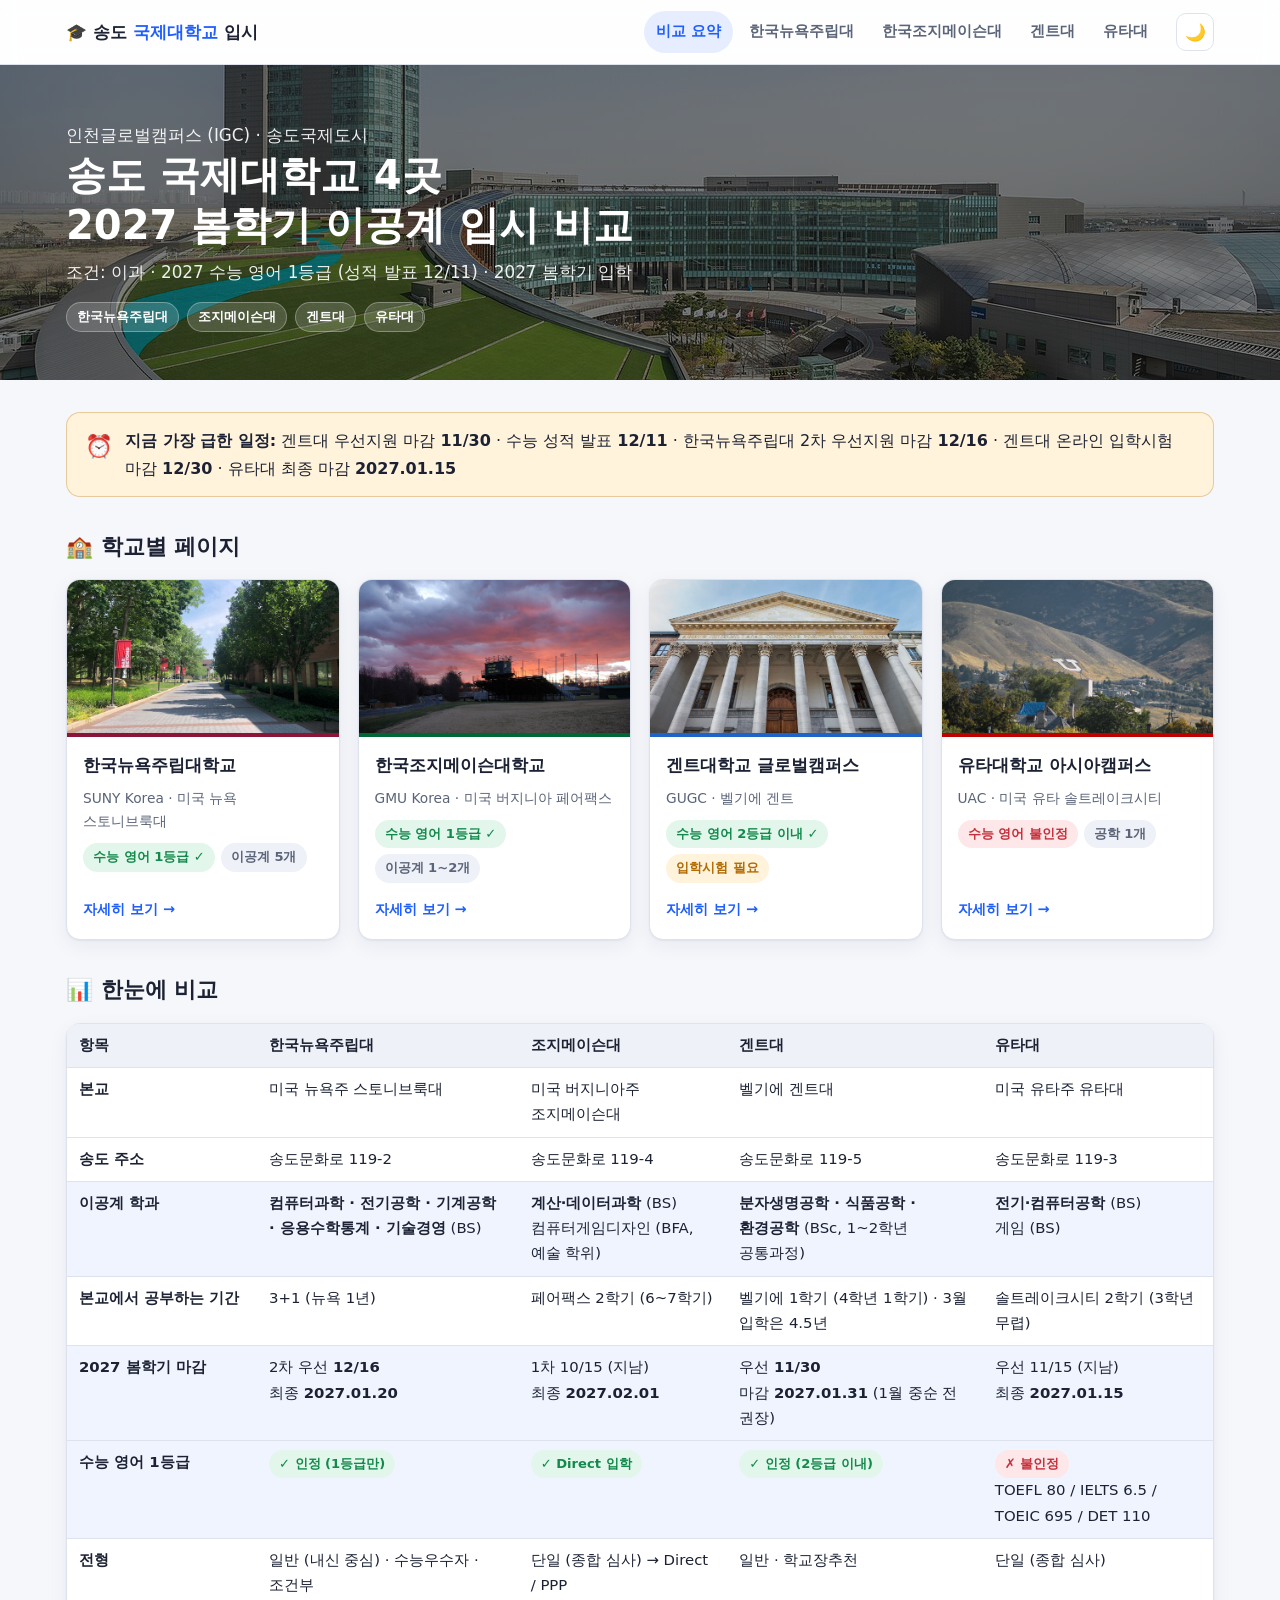
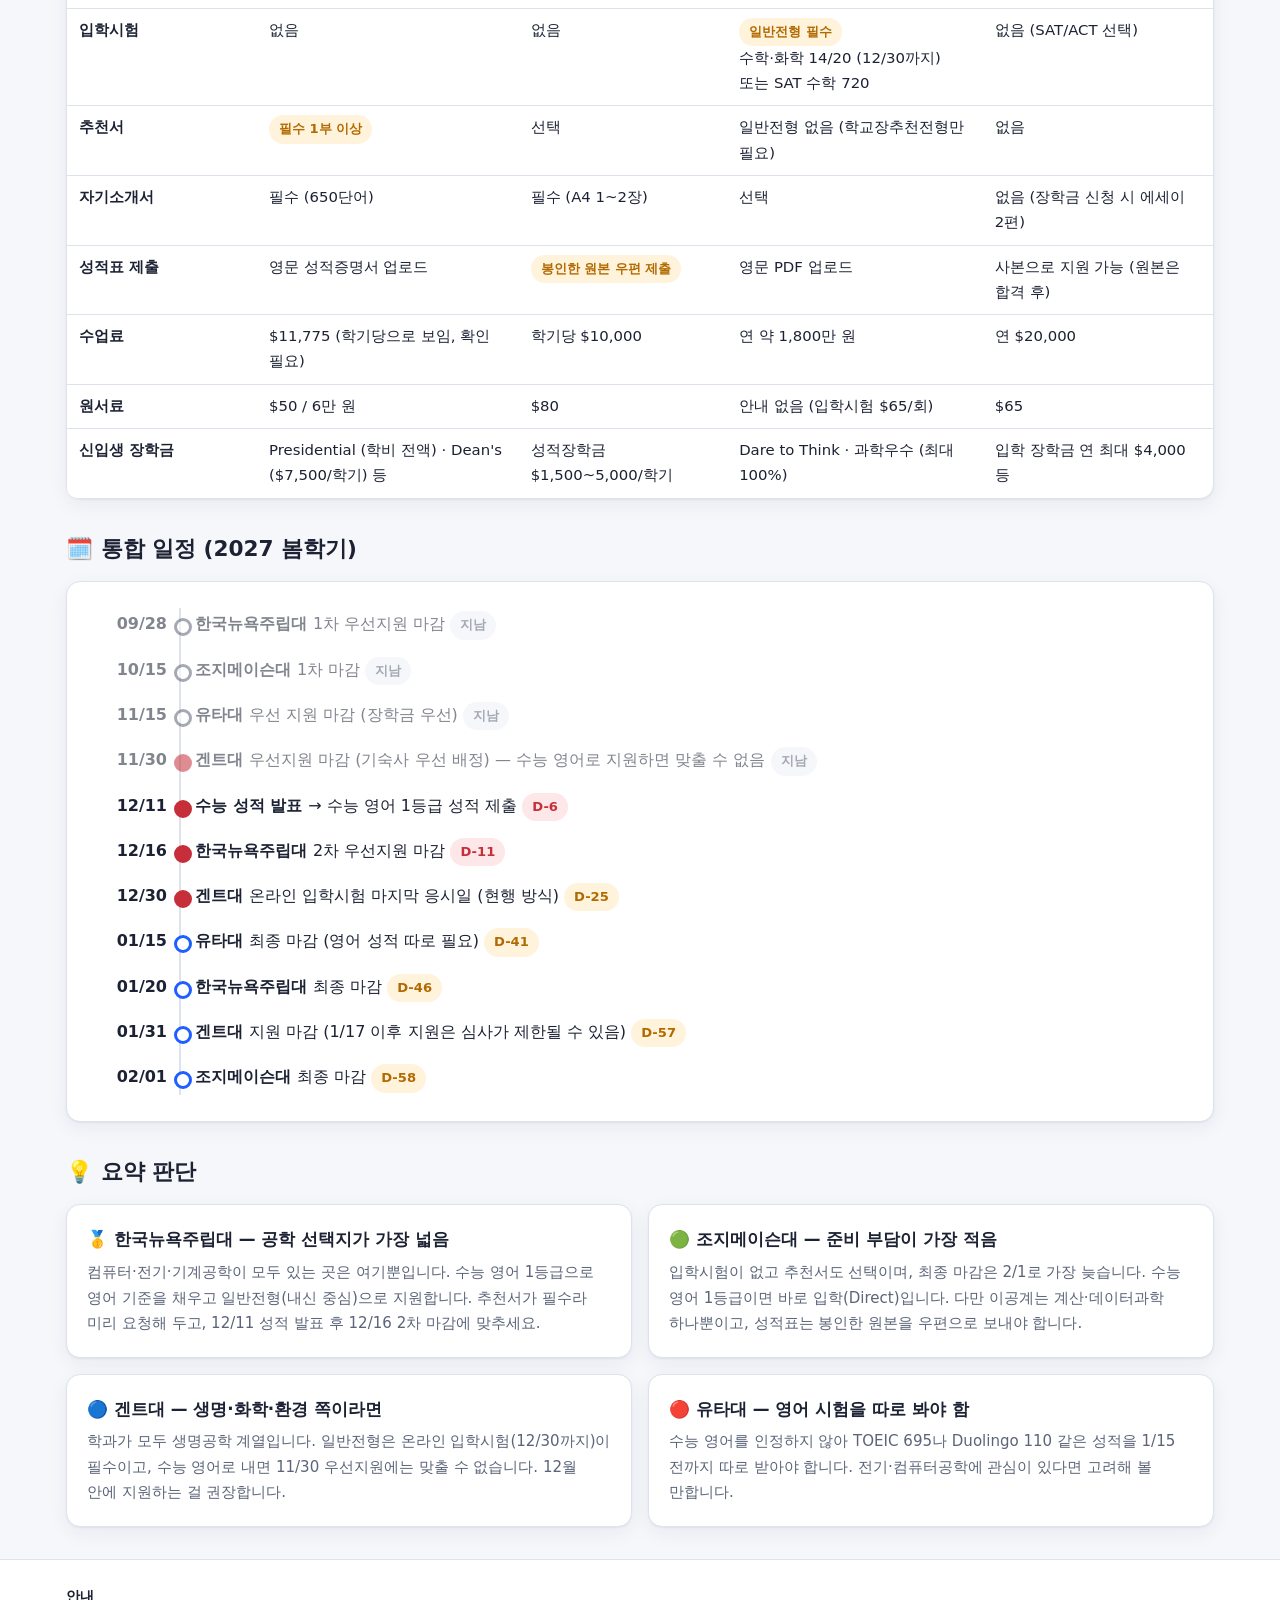
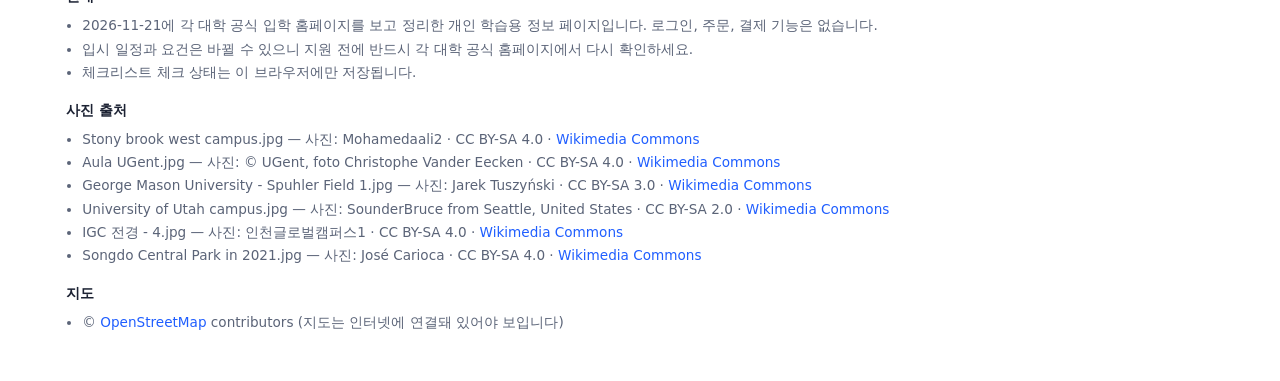
==== index.html @ 5166f6b6 "Add Songdo IGC university admissions comparison site Static HTML/CSS/JS site comparing four Incheon " ====
<!doctype html>
<html lang="ko">
<head>
<meta charset="utf-8">
<meta name="viewport" content="width=device-width, initial-scale=1">
<title>송도 국제대학교 비교</title>
<meta name="description" content="인천글로벌캠퍼스 4개 대학 2027 봄학기 이공계 입시 비교 요약">
<link rel="stylesheet" href="css/style.css">
</head>
<body data-page="index">
<header class="site-header">
  <div class="header-inner">
    <a class="brand" href="index.html">🎓 송도 <span>국제대학교</span> 입시</a>
    <button class="icon-btn menu-btn" id="menu-toggle" aria-label="메뉴 열기" aria-expanded="false">☰</button>
    <nav class="nav" id="site-nav"><a href="index.html" class="active">비교 요약</a><a href="suny.html">한국뉴욕주립대</a><a href="gmu.html">한국조지메이슨대</a><a href="ghent.html">겐트대</a><a href="utah.html">유타대</a></nav>
    <button class="icon-btn" id="theme-toggle" aria-label="다크 모드 전환">🌙</button>
  </div>
</header>
<section class="hero has-img">
  <img class="hero-bg" src="images/igc.jpg" alt="">
  <div class="hero-inner">
    <p>인천글로벌캠퍼스 (IGC) · 송도국제도시</p>
    <h1>송도 국제대학교 4곳<br>2027 봄학기 이공계 입시 비교</h1>
    <p>조건: 이과 · 2027 수능 영어 1등급 (성적 발표 12/11) · 2027 봄학기 입학</p>
    <div class="badges">
      <span class="badge">한국뉴욕주립대</span><span class="badge">조지메이슨대</span>
      <span class="badge">겐트대</span><span class="badge">유타대</span>
    </div>
  </div>
</section>

<main class="container">

  <section class="block">
    <div class="notice">
      <span style="font-size:1.4rem">⏰</span>
      <div>
        <strong>지금 가장 급한 일정:</strong> 겐트대 우선지원 마감 <strong>11/30</strong> · 수능 성적 발표 <strong>12/11</strong> ·
        한국뉴욕주립대 2차 우선지원 마감 <strong>12/16</strong> · 겐트대 온라인 입학시험 마감 <strong>12/30</strong> ·
        유타대 최종 마감 <strong>2027.01.15</strong>
      </div>
    </div>
  </section>

  <section class="block">
    <h2 class="section-title">🏫 학교별 페이지</h2>
    <div class="school-grid">
      <a class="card school-card" href="suny.html" style="--accent:#8a1538">
        <img src="images/sbu.jpg" alt="스토니브룩대학교 캠퍼스" loading="lazy">
        <div class="sc-body">
          <h3>한국뉴욕주립대학교</h3>
          <p class="sub">SUNY Korea · 미국 뉴욕 스토니브룩대</p>
          <div class="tags"><span class="badge ok">수능 영어 1등급 ✓</span><span class="badge">이공계 5개</span></div>
          <span class="more">자세히 보기 →</span>
        </div>
      </a>
      <a class="card school-card" href="gmu.html" style="--accent:#006633">
        <img src="images/gmu.jpg" alt="조지메이슨대학교 캠퍼스" loading="lazy">
        <div class="sc-body">
          <h3>한국조지메이슨대학교</h3>
          <p class="sub">GMU Korea · 미국 버지니아 페어팩스</p>
          <div class="tags"><span class="badge ok">수능 영어 1등급 ✓</span><span class="badge">이공계 1~2개</span></div>
          <span class="more">자세히 보기 →</span>
        </div>
      </a>
      <a class="card school-card" href="ghent.html" style="--accent:#1e64c8">
        <img src="images/ghent.jpg" alt="겐트대학교 아울라" loading="lazy">
        <div class="sc-body">
          <h3>겐트대학교 글로벌캠퍼스</h3>
          <p class="sub">GUGC · 벨기에 겐트</p>
          <div class="tags"><span class="badge ok">수능 영어 2등급 이내 ✓</span><span class="badge warn">입학시험 필요</span></div>
          <span class="more">자세히 보기 →</span>
        </div>
      </a>
      <a class="card school-card" href="utah.html" style="--accent:#be0000">
        <img src="images/utah.jpg" alt="유타대학교 캠퍼스" loading="lazy">
        <div class="sc-body">
          <h3>유타대학교 아시아캠퍼스</h3>
          <p class="sub">UAC · 미국 유타 솔트레이크시티</p>
          <div class="tags"><span class="badge bad">수능 영어 불인정</span><span class="badge">공학 1개</span></div>
          <span class="more">자세히 보기 →</span>
        </div>
      </a>
    </div>
  </section>

  <section class="block">
    <h2 class="section-title">📊 한눈에 비교</h2>
    <div class="card" style="padding:0">
      <div class="table-wrap compare" style="margin:0;border:0">
        <table>
          <thead>
            <tr>
              <th>항목</th>
              <th><a href="suny.html">한국뉴욕주립대</a></th>
              <th><a href="gmu.html">조지메이슨대</a></th>
              <th><a href="ghent.html">겐트대</a></th>
              <th><a href="utah.html">유타대</a></th>
            </tr>
          </thead>
          <tbody>
            <tr><td>본교</td><td>미국 뉴욕주 스토니브룩대</td><td>미국 버지니아주 조지메이슨대</td><td>벨기에 겐트대</td><td>미국 유타주 유타대</td></tr>
            <tr><td>송도 주소</td><td>송도문화로 119-2</td><td>송도문화로 119-4</td><td>송도문화로 119-5</td><td>송도문화로 119-3</td></tr>
            <tr class="hl"><td>이공계 학과</td>
              <td><strong>컴퓨터과학 · 전기공학 · 기계공학 · 응용수학통계 · 기술경영</strong> (BS)</td>
              <td><strong>계산·데이터과학</strong> (BS)<br>컴퓨터게임디자인 (BFA, 예술 학위)</td>
              <td><strong>분자생명공학 · 식품공학 · 환경공학</strong> (BSc, 1~2학년 공통과정)</td>
              <td><strong>전기·컴퓨터공학</strong> (BS)<br>게임 (BS)</td></tr>
            <tr><td>본교에서 공부하는 기간</td><td>3+1 (뉴욕 1년)</td><td>페어팩스 2학기 (6~7학기)</td><td>벨기에 1학기 (4학년 1학기) · 3월 입학은 4.5년</td><td>솔트레이크시티 2학기 (3학년 무렵)</td></tr>
            <tr class="hl"><td>2027 봄학기 마감</td>
              <td>2차 우선 <strong>12/16</strong><br>최종 <strong>2027.01.20</strong></td>
              <td>1차 10/15 (지남)<br>최종 <strong>2027.02.01</strong></td>
              <td>우선 <strong>11/30</strong><br>마감 <strong>2027.01.31</strong> (1월 중순 전 권장)</td>
              <td>우선 11/15 (지남)<br>최종 <strong>2027.01.15</strong></td></tr>
            <tr class="hl"><td>수능 영어 1등급</td>
              <td><span class="badge ok">✓ 인정 (1등급만)</span></td>
              <td><span class="badge ok">✓ Direct 입학</span></td>
              <td><span class="badge ok">✓ 인정 (2등급 이내)</span></td>
              <td><span class="badge bad">✗ 불인정</span><br>TOEFL 80 / IELTS 6.5 / TOEIC 695 / DET 110</td></tr>
            <tr><td>전형</td><td>일반 (내신 중심) · 수능우수자 · 조건부</td><td>단일 (종합 심사) → Direct / PPP</td><td>일반 · 학교장추천</td><td>단일 (종합 심사)</td></tr>
            <tr><td>입학시험</td><td>없음</td><td>없음</td><td><span class="badge warn">일반전형 필수</span><br>수학·화학 14/20 (12/30까지) 또는 SAT 수학 720</td><td>없음 (SAT/ACT 선택)</td></tr>
            <tr><td>추천서</td><td><span class="badge warn">필수 1부 이상</span></td><td>선택</td><td>일반전형 없음 (학교장추천전형만 필요)</td><td>없음</td></tr>
            <tr><td>자기소개서</td><td>필수 (650단어)</td><td>필수 (A4 1~2장)</td><td>선택</td><td>없음 (장학금 신청 시 에세이 2편)</td></tr>
            <tr><td>성적표 제출</td><td>영문 성적증명서 업로드</td><td><span class="badge warn">봉인한 원본 우편 제출</span></td><td>영문 PDF 업로드</td><td>사본으로 지원 가능 (원본은 합격 후)</td></tr>
            <tr><td>수업료</td><td>$11,775 (학기당으로 보임, 확인 필요)</td><td>학기당 $10,000</td><td>연 약 1,800만 원</td><td>연 $20,000</td></tr>
            <tr><td>원서료</td><td>$50 / 6만 원</td><td>$80</td><td>안내 없음 (입학시험 $65/회)</td><td>$65</td></tr>
            <tr><td>신입생 장학금</td><td>Presidential (학비 전액) · Dean's ($7,500/학기) 등</td><td>성적장학금 $1,500~5,000/학기</td><td>Dare to Think · 과학우수 (최대 100%)</td><td>입학 장학금 연 최대 $4,000 등</td></tr>
          </tbody>
        </table>
      </div>
    </div>
  </section>

  <section class="block">
    <h2 class="section-title">🗓️ 통합 일정 (2027 봄학기)</h2>
    <div class="card">
      <ul class="timeline">
        <li><span class="date">09/28</span><span class="what" data-date="2026-09-28"><strong>한국뉴욕주립대</strong>1차 우선지원 마감</span></li>
        <li><span class="date">10/15</span><span class="what" data-date="2026-10-15"><strong>조지메이슨대</strong>1차 마감</span></li>
        <li><span class="date">11/15</span><span class="what" data-date="2026-11-15"><strong>유타대</strong>우선 지원 마감 (장학금 우선)</span></li>
        <li class="key"><span class="date">11/30</span><span class="what" data-date="2026-11-30"><strong>겐트대</strong>우선지원 마감 (기숙사 우선 배정) — 수능 영어로 지원하면 맞출 수 없음</span></li>
        <li class="key"><span class="date">12/11</span><span class="what" data-date="2026-12-11"><strong>수능 성적 발표</strong>→ 수능 영어 1등급 성적 제출</span></li>
        <li class="key"><span class="date">12/16</span><span class="what" data-date="2026-12-16"><strong>한국뉴욕주립대</strong>2차 우선지원 마감</span></li>
        <li class="key"><span class="date">12/30</span><span class="what" data-date="2026-12-30"><strong>겐트대</strong>온라인 입학시험 마지막 응시일 (현행 방식)</span></li>
        <li><span class="date">01/15</span><span class="what" data-date="2027-01-15"><strong>유타대</strong>최종 마감 (영어 성적 따로 필요)</span></li>
        <li><span class="date">01/20</span><span class="what" data-date="2027-01-20"><strong>한국뉴욕주립대</strong>최종 마감</span></li>
        <li><span class="date">01/31</span><span class="what" data-date="2027-01-31"><strong>겐트대</strong>지원 마감 (1/17 이후 지원은 심사가 제한될 수 있음)</span></li>
        <li><span class="date">02/01</span><span class="what" data-date="2027-02-01"><strong>조지메이슨대</strong>최종 마감</span></li>
      </ul>
    </div>
  </section>

  <section class="block">
    <h2 class="section-title">💡 요약 판단</h2>
    <div class="reco-grid">
      <div class="card reco">
        <h3>🥇 한국뉴욕주립대 — 공학 선택지가 가장 넓음</h3>
        <p>컴퓨터·전기·기계공학이 모두 있는 곳은 여기뿐입니다. 수능 영어 1등급으로 영어 기준을 채우고 일반전형(내신 중심)으로 지원합니다. 추천서가 필수라 미리 요청해 두고, 12/11 성적 발표 후 12/16 2차 마감에 맞추세요.</p>
      </div>
      <div class="card reco">
        <h3>🟢 조지메이슨대 — 준비 부담이 가장 적음</h3>
        <p>입학시험이 없고 추천서도 선택이며, 최종 마감은 2/1로 가장 늦습니다. 수능 영어 1등급이면 바로 입학(Direct)입니다. 다만 이공계는 계산·데이터과학 하나뿐이고, 성적표는 봉인한 원본을 우편으로 보내야 합니다.</p>
      </div>
      <div class="card reco">
        <h3>🔵 겐트대 — 생명·화학·환경 쪽이라면</h3>
        <p>학과가 모두 생명공학 계열입니다. 일반전형은 온라인 입학시험(12/30까지)이 필수이고, 수능 영어로 내면 11/30 우선지원에는 맞출 수 없습니다. 12월 안에 지원하는 걸 권장합니다.</p>
      </div>
      <div class="card reco">
        <h3>🔴 유타대 — 영어 시험을 따로 봐야 함</h3>
        <p>수능 영어를 인정하지 않아 TOEIC 695나 Duolingo 110 같은 성적을 1/15 전까지 따로 받아야 합니다. 전기·컴퓨터공학에 관심이 있다면 고려해 볼 만합니다.</p>
      </div>
    </div>
  </section>

</main>

<footer class="site-footer">
  <div class="container">
    <h4>안내</h4>
    <ul>
      <li>2026-11-21에 각 대학 공식 입학 홈페이지를 보고 정리한 개인 학습용 정보 페이지입니다. 로그인, 주문, 결제 기능은 없습니다.</li>
      <li>입시 일정과 요건은 바뀔 수 있으니 지원 전에 반드시 각 대학 공식 홈페이지에서 다시 확인하세요.</li>
      <li>체크리스트 체크 상태는 이 브라우저에만 저장됩니다.</li>
    </ul>
    <h4>사진 출처</h4>
    <ul><li>Stony brook west campus.jpg — 사진: Mohamedaali2 · CC BY-SA 4.0 · <a href="https://commons.wikimedia.org/wiki/File:Stony_brook_west_campus.jpg" target="_blank" rel="noopener">Wikimedia Commons</a></li><li>Aula UGent.jpg — 사진: © UGent, foto Christophe Vander Eecken · CC BY-SA 4.0 · <a href="https://commons.wikimedia.org/wiki/File:Aula_UGent.jpg" target="_blank" rel="noopener">Wikimedia Commons</a></li><li>George Mason University - Spuhler Field 1.jpg — 사진: Jarek Tuszyński · CC BY-SA 3.0 · <a href="https://commons.wikimedia.org/wiki/File:George_Mason_University_-_Spuhler_Field_1.jpg" target="_blank" rel="noopener">Wikimedia Commons</a></li><li>University of Utah campus.jpg — 사진: SounderBruce from Seattle, United States · CC BY-SA 2.0 · <a href="https://commons.wikimedia.org/wiki/File:University_of_Utah_campus.jpg" target="_blank" rel="noopener">Wikimedia Commons</a></li><li>IGC 전경 - 4.jpg — 사진: 인천글로벌캠퍼스1 · CC BY-SA 4.0 · <a href="https://commons.wikimedia.org/wiki/File:IGC_%EC%A0%84%EA%B2%BD_-_4.jpg" target="_blank" rel="noopener">Wikimedia Commons</a></li><li>Songdo Central Park in 2021.jpg — 사진: José Carioca · CC BY-SA 4.0 · <a href="https://commons.wikimedia.org/wiki/File:Songdo_Central_Park_in_2021.jpg" target="_blank" rel="noopener">Wikimedia Commons</a></li></ul>
    <h4>지도</h4>
    <ul><li>© <a href="https://www.openstreetmap.org/copyright" target="_blank" rel="noopener">OpenStreetMap</a> contributors (지도는 인터넷에 연결돼 있어야 보입니다)</li></ul>
  </div>
</footer>
<button class="icon-btn to-top" id="to-top" aria-label="맨 위로">↑</button>
<script src="js/main.js"></script>
</body>
</html>
---- css/style.css ----
/* ===== 송도 국제대학교 입시 정리 — 공통 스타일 ===== */
:root {
  --bg: #f6f7fb;
  --surface: #ffffff;
  --surface-2: #eef1f7;
  --text: #1c2233;
  --text-muted: #5b6478;
  --border: #dde2ec;
  --primary: #1f5eff;
  --primary-soft: #e6edff;
  --ok: #138a4b;
  --ok-soft: #e3f6ec;
  --warn: #b26a00;
  --warn-soft: #fff3dc;
  --bad: #c62f3a;
  --bad-soft: #fde7e9;
  --shadow: 0 1px 2px rgba(20, 30, 60, .06), 0 6px 20px rgba(20, 30, 60, .06);
  --radius: 14px;
  --maxw: 1180px;
  --suny: #8a1538;
  --gmu: #006633;
  --ghent: #1e64c8;
  --utah: #be0000;
}
@media (prefers-color-scheme: dark) {
  :root:not([data-theme="light"]) {
    --bg: #0f131c; --surface: #171c28; --surface-2: #1f2534; --text: #e7eaf2; --text-muted: #9aa3b8;
    --border: #2b3244; --primary: #6f9bff; --primary-soft: #1d2a4a; --ok: #4cc98a; --ok-soft: #13301f;
    --warn: #f0b04a; --warn-soft: #3a2a10; --bad: #ff7b84; --bad-soft: #3a1619;
    --shadow: 0 1px 2px rgba(0,0,0,.3), 0 6px 20px rgba(0,0,0,.25);
  }
}
:root[data-theme="dark"] {
  --bg: #0f131c; --surface: #171c28; --surface-2: #1f2534; --text: #e7eaf2; --text-muted: #9aa3b8;
  --border: #2b3244; --primary: #6f9bff; --primary-soft: #1d2a4a; --ok: #4cc98a; --ok-soft: #13301f;
  --warn: #f0b04a; --warn-soft: #3a2a10; --bad: #ff7b84; --bad-soft: #3a1619;
  --shadow: 0 1px 2px rgba(0,0,0,.3), 0 6px 20px rgba(0,0,0,.25);
}

* { box-sizing: border-box; }
html { scroll-behavior: smooth; scroll-padding-top: 80px; }
body {
  margin: 0; background: var(--bg); color: var(--text);
  font-family: "Pretendard", "Noto Sans KR", "Apple SD Gothic Neo", "Malgun Gothic", system-ui, sans-serif;
  line-height: 1.7; font-size: 16px; word-break: keep-all; overflow-wrap: anywhere;
}
a { color: var(--primary); text-decoration: none; }
a:hover { text-decoration: underline; }
img { max-width: 100%; display: block; }

/* ----- Header ----- */
.site-header {
  position: sticky; top: 0; z-index: 50;
  background: color-mix(in srgb, var(--surface) 88%, transparent);
  backdrop-filter: blur(10px); border-bottom: 1px solid var(--border);
}
.header-inner {
  max-width: var(--maxw); margin: 0 auto; padding: 0 16px; height: 64px;
  display: flex; align-items: center; gap: 16px;
}
.brand { font-weight: 800; font-size: 1.05rem; color: var(--text); white-space: nowrap; }
.brand span { color: var(--primary); }
.brand:hover { text-decoration: none; }
.nav { display: flex; gap: 4px; margin-left: auto; }
.nav a {
  padding: 8px 12px; border-radius: 999px; color: var(--text-muted); font-weight: 600; font-size: .93rem; white-space: nowrap;
}
.nav a:hover { background: var(--surface-2); color: var(--text); text-decoration: none; }
.nav a.active { background: var(--primary-soft); color: var(--primary); }
.icon-btn {
  border: 1px solid var(--border); background: var(--surface); color: var(--text);
  width: 38px; height: 38px; border-radius: 10px; cursor: pointer; font-size: 1.05rem; flex: none;
}
.icon-btn:hover { background: var(--surface-2); }
.menu-btn { display: none; }
@media (max-width: 860px) {
  .menu-btn { display: inline-block; margin-left: auto; }
  .nav {
    display: none; position: absolute; top: 64px; left: 0; right: 0; flex-direction: column;
    background: var(--surface); border-bottom: 1px solid var(--border); padding: 8px 16px 16px; gap: 2px;
  }
  .nav.open { display: flex; }
  .nav a { border-radius: 10px; }
}

/* ----- Layout ----- */
.container { max-width: var(--maxw); margin: 0 auto; padding: 0 16px; }
.hero {
  position: relative; color: #fff; overflow: hidden;
  background: linear-gradient(135deg, #142850 0%, #1f5eff 100%);
}
.hero.has-img { background: #111; }
.hero-bg { position: absolute; inset: 0; width: 100%; height: 100%; object-fit: cover; opacity: .45; }
.hero-inner { position: relative; max-width: var(--maxw); margin: 0 auto; padding: 56px 16px 48px; }
.hero h1 { margin: 0 0 8px; font-size: clamp(1.6rem, 4vw, 2.5rem); line-height: 1.25; }
.hero p { margin: 0; opacity: .92; font-size: 1.05rem; }
.hero .badges { margin-top: 16px; display: flex; flex-wrap: wrap; gap: 8px; }
.hero .badge { background: rgba(255,255,255,.16); border: 1px solid rgba(255,255,255,.3); color: #fff; }

.badge {
  display: inline-flex; align-items: center; gap: 4px; padding: 3px 10px; border-radius: 999px;
  font-size: .82rem; font-weight: 700; background: var(--surface-2); color: var(--text-muted); white-space: nowrap;
}
.badge.ok { background: var(--ok-soft); color: var(--ok); }
.badge.warn { background: var(--warn-soft); color: var(--warn); }
.badge.bad { background: var(--bad-soft); color: var(--bad); }

section.block { margin: 32px 0; }
.section-title { font-size: 1.35rem; margin: 0 0 14px; display: flex; align-items: center; gap: 8px; }
.card {
  background: var(--surface); border: 1px solid var(--border); border-radius: var(--radius);
  box-shadow: var(--shadow); padding: 20px;
}

/* ----- Location ----- */
.loc-grid { display: grid; grid-template-columns: 1fr 1fr; gap: 20px; }
@media (max-width: 760px) { .loc-grid { grid-template-columns: 1fr; } }
.loc-card { padding: 0; overflow: hidden; display: flex; flex-direction: column; }
.loc-card figure { margin: 0; position: relative; }
.loc-card figure img { width: 100%; aspect-ratio: 16 / 10; object-fit: cover; }
.loc-card figcaption {
  position: absolute; left: 0; right: 0; bottom: 0; padding: 18px 12px 6px; font-size: .72rem; color: #fff;
  background: linear-gradient(transparent, rgba(0,0,0,.65));
}
.loc-card figcaption a { color: #fff; text-decoration: underline; }
.loc-body { padding: 16px 18px 6px; }
.loc-body h3 { margin: 0 0 2px; font-size: 1.1rem; }
.loc-body .addr { color: var(--text-muted); font-size: .92rem; margin: 0; }
.loc-tag { font-size: .78rem; font-weight: 800; letter-spacing: .04em; color: var(--primary); }
.map-wrap { padding: 12px 18px 18px; margin-top: auto; }
.map-wrap iframe { width: 100%; height: 240px; border: 1px solid var(--border); border-radius: 10px; display: block; }
.map-wrap .map-link { font-size: .82rem; display: inline-block; margin-top: 6px; }

/* ----- Doc layout (TOC + content) ----- */
.doc-layout { display: grid; grid-template-columns: 240px minmax(0, 1fr); gap: 28px; align-items: start; margin: 32px auto 48px; }
@media (max-width: 960px) {
  .doc-layout { grid-template-columns: minmax(0, 1fr); }
  .toc { position: static !important; max-height: none !important; }
  .toc li.lv3 { display: none; }
}
.toc, .md { min-width: 0; }
.toc {
  position: sticky; top: 84px; max-height: calc(100vh - 100px); overflow: auto;
  padding: 16px; font-size: .9rem;
}
.toc h4 { margin: 0 0 8px; font-size: .85rem; color: var(--text-muted); letter-spacing: .04em; }
.toc ol { list-style: none; margin: 0; padding: 0; }
.toc li a { display: block; padding: 5px 8px; border-radius: 8px; color: var(--text-muted); line-height: 1.4; }
.toc li a:hover { background: var(--surface-2); color: var(--text); text-decoration: none; }
.toc li a.active { background: var(--primary-soft); color: var(--primary); font-weight: 700; }
.toc li.lv3 a { padding-left: 20px; font-size: .84rem; }

/* ----- Markdown content ----- */
.md { padding: 28px clamp(16px, 3vw, 36px); }
.md h2 {
  font-size: 1.4rem; margin: 2.2em 0 .7em; padding-bottom: .35em; border-bottom: 2px solid var(--border);
}
.md h2:first-child { margin-top: 0; }
.md h3 { font-size: 1.15rem; margin: 1.6em 0 .5em; }
.md h4 { font-size: 1rem; margin: 1.3em 0 .4em; }
.md p { margin: .6em 0; }
.md ul, .md ol { padding-left: 1.4em; margin: .5em 0; }
.md li { margin: .25em 0; }
.md li > ul, .md li > ol { margin: .2em 0; }
.md ul.checklist { list-style: none; padding-left: .2em; }
.md ul.checklist li { display: flex; gap: 10px; align-items: flex-start; padding: 6px 10px; border-radius: 8px; }
.md ul.checklist li:hover { background: var(--surface-2); }
.md ul.checklist input { margin-top: .45em; width: 17px; height: 17px; accent-color: var(--primary); flex: none; cursor: pointer; }
.md ul.checklist li.done span { color: var(--text-muted); text-decoration: line-through; }
.md blockquote {
  margin: 1em 0; padding: 12px 16px; border-left: 4px solid var(--primary);
  background: var(--primary-soft); border-radius: 0 10px 10px 0;
}
.md blockquote p { margin: .3em 0; }
.md hr { border: 0; border-top: 1px dashed var(--border); margin: 2em 0; }
.md code { background: var(--surface-2); padding: 1px 6px; border-radius: 6px; font-size: .9em; }
.md strong { font-weight: 800; }
.table-wrap { overflow-x: auto; margin: .8em 0 1.2em; border: 1px solid var(--border); border-radius: 10px; }
table { border-collapse: collapse; width: 100%; font-size: .93rem; }
th, td { padding: 9px 12px; border-bottom: 1px solid var(--border); text-align: left; vertical-align: top; }
th { background: var(--surface-2); font-weight: 800; white-space: nowrap; }
tr:last-child td { border-bottom: 0; }
tbody tr:hover td { background: color-mix(in srgb, var(--surface-2) 55%, transparent); }

/* ----- Index page ----- */
.notice {
  display: flex; gap: 12px; align-items: flex-start; padding: 14px 18px; border-radius: var(--radius);
  background: var(--warn-soft); color: var(--text); border: 1px solid color-mix(in srgb, var(--warn) 30%, transparent);
}
.school-grid { display: grid; grid-template-columns: repeat(4, 1fr); gap: 18px; }
@media (max-width: 1000px) { .school-grid { grid-template-columns: repeat(2, 1fr); } }
@media (max-width: 560px) { .school-grid { grid-template-columns: 1fr; } }
.school-card { padding: 0; overflow: hidden; display: flex; flex-direction: column; color: var(--text); transition: transform .15s ease; }
.school-card:hover { transform: translateY(-3px); text-decoration: none; }
.school-card img { aspect-ratio: 16 / 9; object-fit: cover; width: 100%; }
.school-card .sc-body { padding: 14px 16px 18px; border-top: 4px solid var(--accent, var(--primary)); flex: 1; display: flex; flex-direction: column; gap: 6px; }
.school-card h3 { margin: 0; font-size: 1.08rem; }
.school-card .sub { color: var(--text-muted); font-size: .86rem; margin: 0; }
.school-card .tags { display: flex; flex-wrap: wrap; gap: 6px; margin-top: 4px; }
.school-card .more { margin-top: auto; padding-top: 8px; color: var(--primary); font-weight: 700; font-size: .9rem; }

.compare th:first-child, .compare td:first-child { position: sticky; left: 0; background: var(--surface); z-index: 1; font-weight: 800; white-space: nowrap; }
.compare th:first-child { background: var(--surface-2); }
.compare th a { color: inherit; }
.compare td { min-width: 190px; }
.compare .hl td { background: color-mix(in srgb, var(--primary-soft) 60%, transparent); }

.timeline { list-style: none; margin: 0; padding: 0; position: relative; }
.timeline::before { content: ""; position: absolute; left: 92px; top: 6px; bottom: 6px; width: 2px; background: var(--border); }
.timeline li { display: grid; grid-template-columns: 80px 1fr; gap: 28px; padding: 8px 0; position: relative; }
.timeline li::before {
  content: ""; position: absolute; left: 87px; top: 16px; width: 12px; height: 12px; border-radius: 50%;
  background: var(--surface); border: 3px solid var(--primary);
}
.timeline li.past { opacity: .55; }
.timeline li.past::before { border-color: var(--text-muted); }
.timeline li.key::before { background: var(--bad); border-color: var(--bad); }
.timeline .date { font-weight: 800; text-align: right; font-variant-numeric: tabular-nums; }
.timeline .what strong { display: inline-block; margin-right: 6px; }
.dot { display: inline-block; width: 10px; height: 10px; border-radius: 50%; margin-right: 6px; vertical-align: middle; }

.reco-grid { display: grid; grid-template-columns: repeat(2, 1fr); gap: 16px; }
@media (max-width: 760px) { .reco-grid { grid-template-columns: 1fr; } }
.reco h3 { margin: 0 0 6px; font-size: 1.05rem; }
.reco p { margin: 0; color: var(--text-muted); font-size: .94rem; }

/* ----- Footer ----- */
.site-footer { border-top: 1px solid var(--border); background: var(--surface); color: var(--text-muted); font-size: .85rem; }
.site-footer .container { padding-top: 24px; padding-bottom: 32px; }
.site-footer h4 { margin: 0 0 6px; color: var(--text); font-size: .9rem; }
.site-footer ul { margin: 0 0 14px; padding-left: 1.2em; }

.to-top {
  position: fixed; right: 18px; bottom: 18px; z-index: 40; opacity: 0; pointer-events: none; transition: opacity .2s;
  border-radius: 50%; width: 44px; height: 44px; box-shadow: var(--shadow);
}
.to-top.show { opacity: 1; pointer-events: auto; }

@media print {
  .site-header, .toc, .to-top, .map-wrap iframe { display: none !important; }
  .doc-layout { grid-template-columns: 1fr; }
  body { background: #fff; }
}
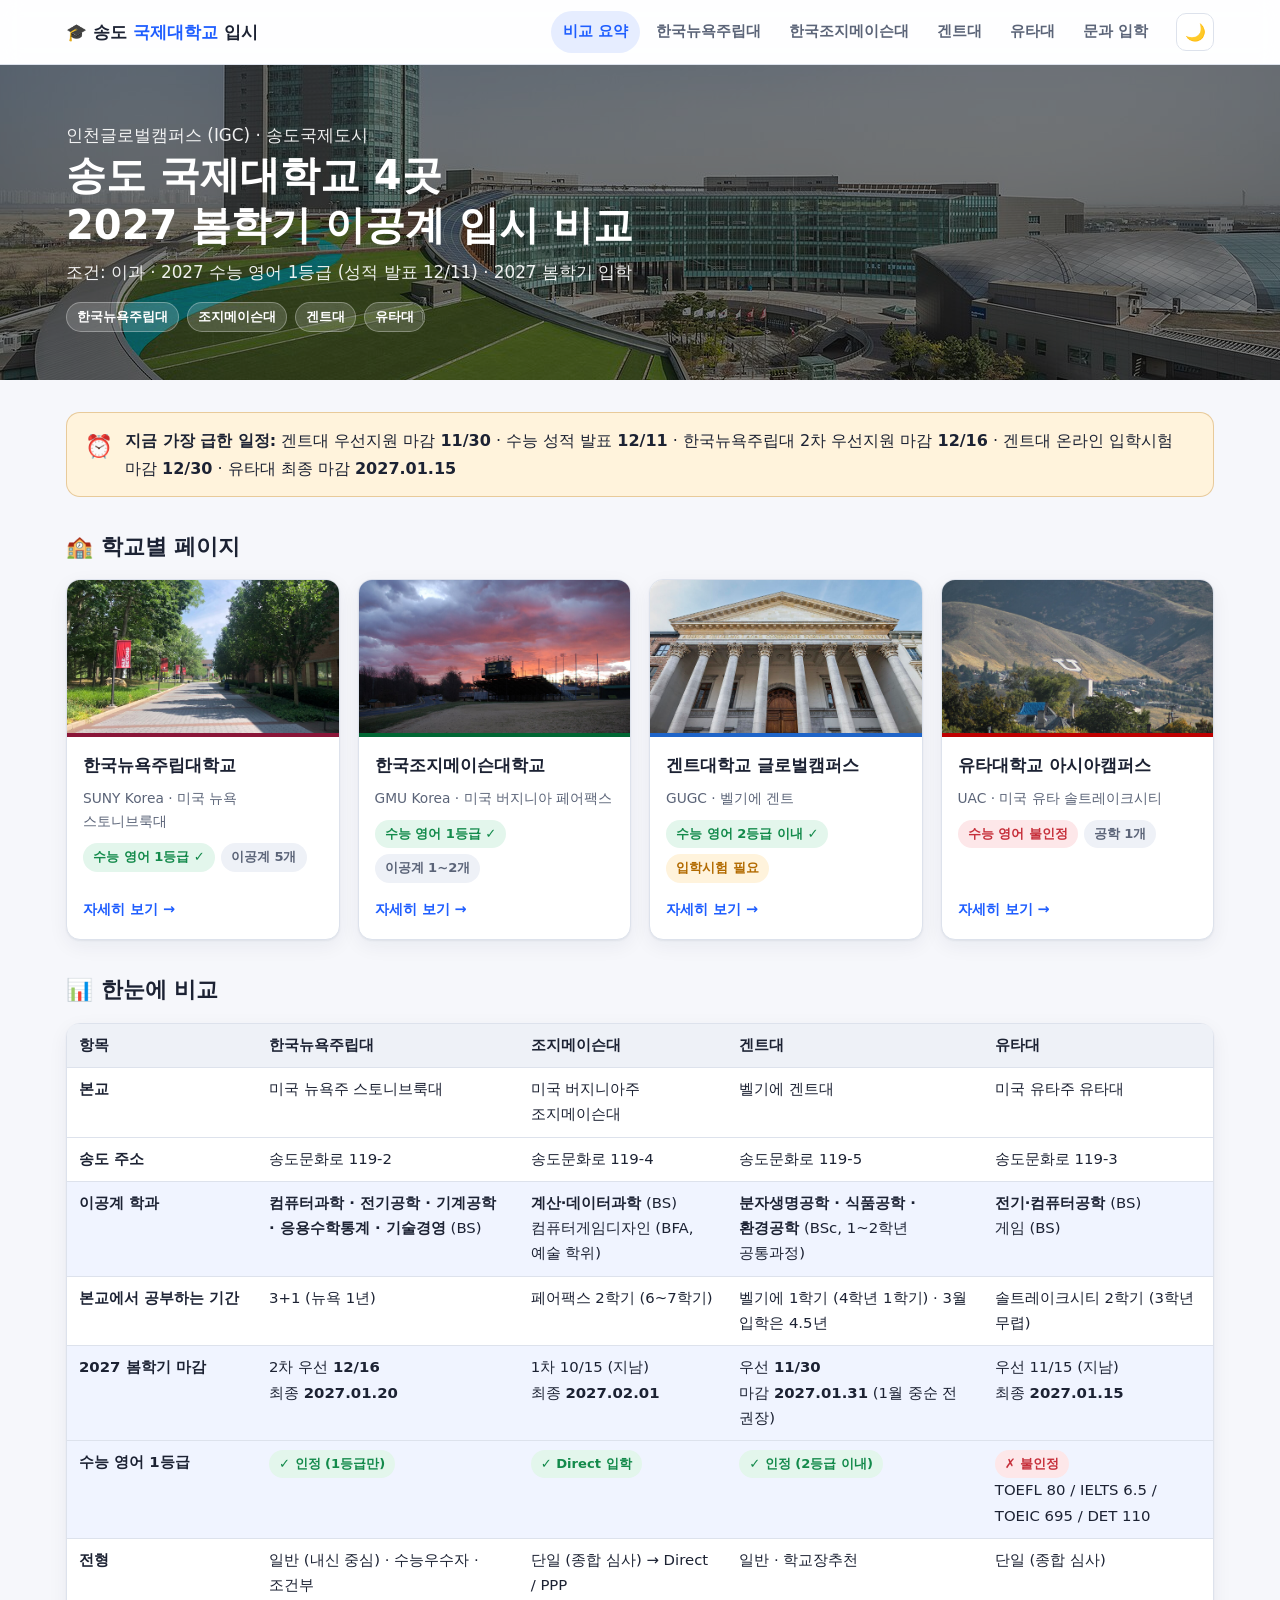
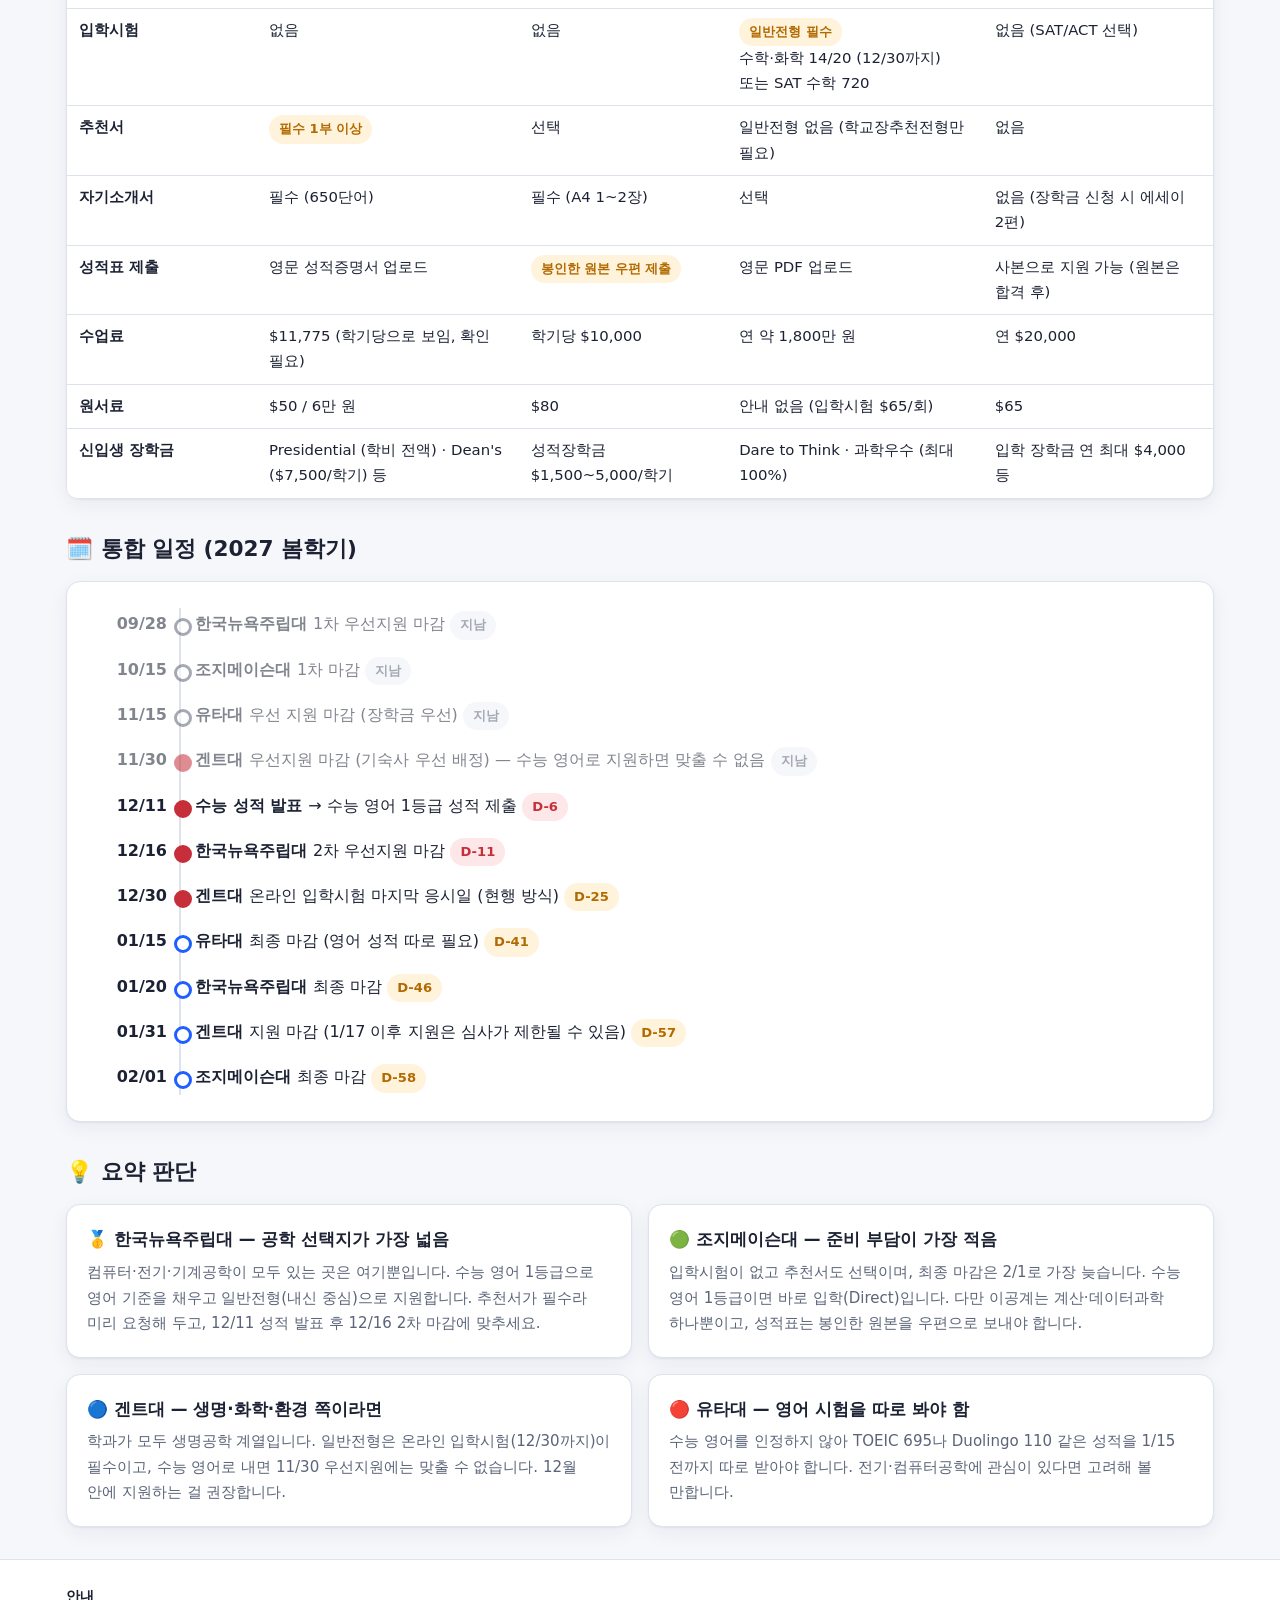
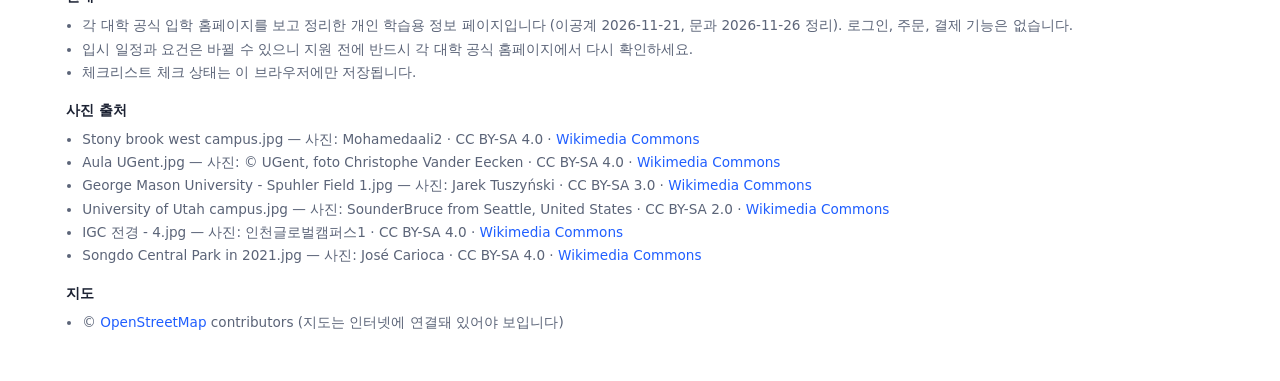
==== commit 3a8652e6: "Add humanities (문과) admissions pages for the four IGC schools Co-Authored-By: Claude Opus 5.5 <norep" ====
--- a/index.html
+++ b/index.html
@@ -12,7 +12,7 @@
   <div class="header-inner">
     <a class="brand" href="index.html">🎓 송도 <span>국제대학교</span> 입시</a>
     <button class="icon-btn menu-btn" id="menu-toggle" aria-label="메뉴 열기" aria-expanded="false">☰</button>
-    <nav class="nav" id="site-nav"><a href="index.html" class="active">비교 요약</a><a href="suny.html">한국뉴욕주립대</a><a href="gmu.html">한국조지메이슨대</a><a href="ghent.html">겐트대</a><a href="utah.html">유타대</a></nav>
+    <nav class="nav" id="site-nav"><a href="index.html" class="active">비교 요약</a><a href="suny.html">한국뉴욕주립대</a><a href="gmu.html">한국조지메이슨대</a><a href="ghent.html">겐트대</a><a href="utah.html">유타대</a><a href="munkwa.html">문과 입학</a></nav>
     <button class="icon-btn" id="theme-toggle" aria-label="다크 모드 전환">🌙</button>
   </div>
 </header>
@@ -178,7 +178,7 @@
   <div class="container">
     <h4>안내</h4>
     <ul>
-      <li>2026-11-21에 각 대학 공식 입학 홈페이지를 보고 정리한 개인 학습용 정보 페이지입니다. 로그인, 주문, 결제 기능은 없습니다.</li>
+      <li>각 대학 공식 입학 홈페이지를 보고 정리한 개인 학습용 정보 페이지입니다 (이공계 2026-11-21, 문과 2026-11-26 정리). 로그인, 주문, 결제 기능은 없습니다.</li>
       <li>입시 일정과 요건은 바뀔 수 있으니 지원 전에 반드시 각 대학 공식 홈페이지에서 다시 확인하세요.</li>
       <li>체크리스트 체크 상태는 이 브라우저에만 저장됩니다.</li>
     </ul>
